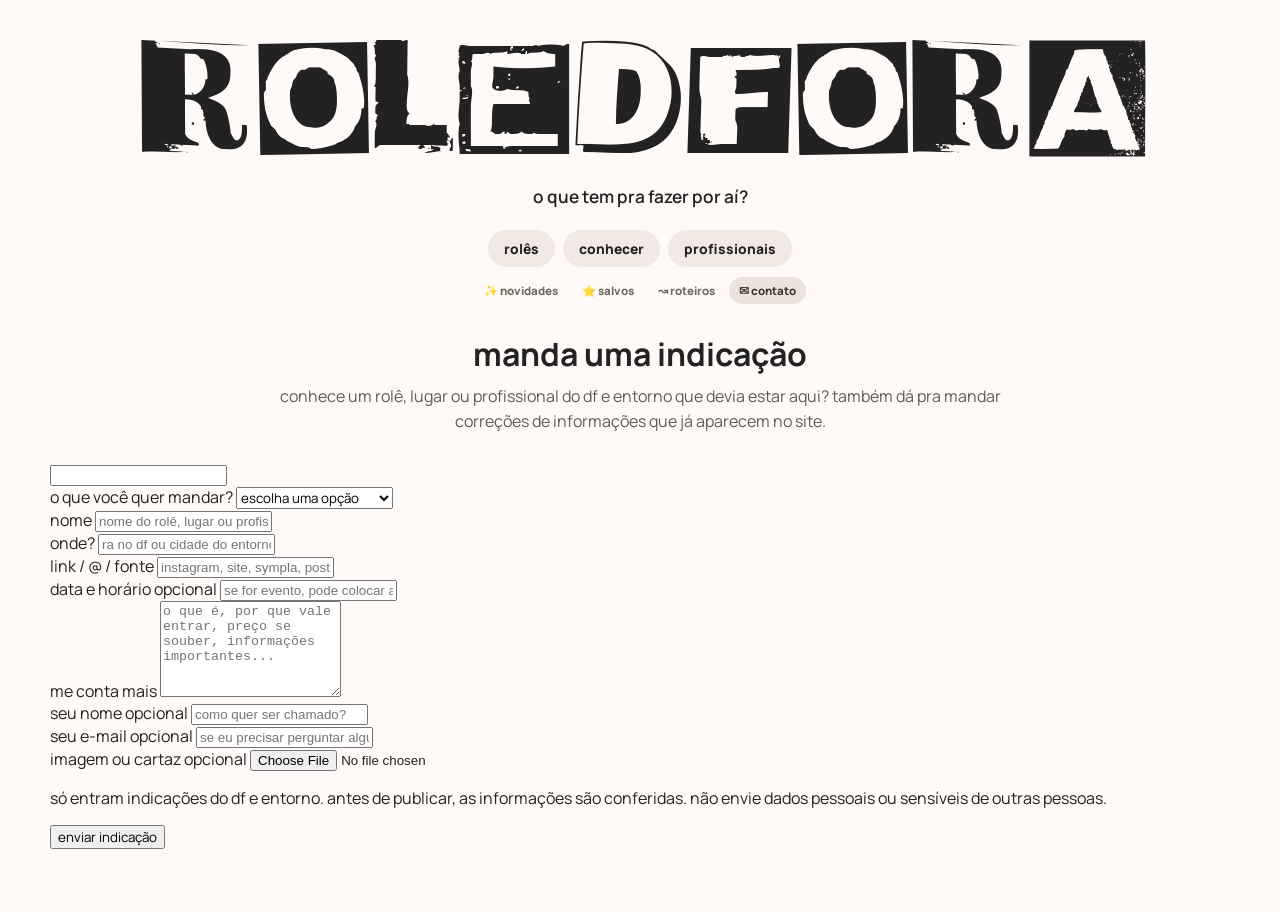
==== contato.html @ e2758b31 "cria página de contato e indicações" ====
<!DOCTYPE html>
<html lang="pt-BR">
<head>
  <meta charset="UTF-8" />
  <meta name="viewport" content="width=device-width, initial-scale=1.0" />
  <title>roledfora — contato</title>
  <link rel="stylesheet" href="./styles.css" />
  <script src="./site-polish.js" defer></script>
</head>
<body data-page="contato">
  <main class="container">
    <header class="site-header">
      <h1 class="site-title">roledfora</h1>
      <p class="site-subtitle">o que tem pra fazer por aí?</p>
    </header>

    <nav class="main-nav" aria-label="páginas principais">
      <a href="./index.html">rolês</a>
      <a href="./lugares.html">conhecer</a>
      <a href="./profissionais.html">profissionais</a>
    </nav>
    <nav class="utility-nav" aria-label="ferramentas">
      <a href="./novidades.html">✨ novidades</a>
      <a href="./salvos.html">⭐ salvos</a>
      <a href="./roteiros.html">↝ roteiros</a>
      <a class="active" href="./contato.html">✉ contato</a>
    </nav>

    <section class="page-intro">
      <h2>manda uma indicação</h2>
      <p>conhece um rolê, lugar ou profissional do df e entorno que devia estar aqui? também dá pra mandar correções de informações que já aparecem no site.</p>
    </section>

    <form class="contact-form" action="https://formsubmit.co/roledfora@gmail.com" method="POST" enctype="multipart/form-data">
      <input type="hidden" name="_subject" value="nova indicação — roledfora" />
      <input type="hidden" name="_template" value="table" />
      <input type="hidden" name="_next" value="https://edenmonio.github.io/roledfora/obrigado.html" />
      <input class="contact-honey" type="text" name="_honey" tabindex="-1" autocomplete="off" />

      <div class="contact-grid">
        <div class="contact-field">
          <label for="tipo-indicacao">o que você quer mandar?</label>
          <select id="tipo-indicacao" name="tipo_da_indicacao" required>
            <option value="">escolha uma opção</option>
            <option value="rolê / evento">rolê / evento</option>
            <option value="lugar">lugar</option>
            <option value="profissional">profissional</option>
            <option value="correção / atualização">correção / atualização</option>
            <option value="outro">outro</option>
          </select>
        </div>

        <div class="contact-field">
          <label for="nome-indicacao">nome</label>
          <input id="nome-indicacao" name="nome_da_indicacao" type="text" placeholder="nome do rolê, lugar ou profissional" required />
        </div>

        <div class="contact-field">
          <label for="onde-indicacao">onde?</label>
          <input id="onde-indicacao" name="onde" type="text" placeholder="ra no df ou cidade do entorno" required />
        </div>

        <div class="contact-field">
          <label for="fonte-indicacao">link / @ / fonte</label>
          <input id="fonte-indicacao" name="link_ou_fonte" type="text" placeholder="instagram, site, sympla, post, perfil..." required />
        </div>

        <div class="contact-field contact-wide">
          <label for="data-indicacao">data e horário <span>opcional</span></label>
          <input id="data-indicacao" name="data_e_horario" type="text" placeholder="se for evento, pode colocar aqui" />
        </div>

        <div class="contact-field contact-wide">
          <label for="detalhes-indicacao">me conta mais</label>
          <textarea id="detalhes-indicacao" name="detalhes" rows="6" placeholder="o que é, por que vale entrar, preço se souber, informações importantes..." required></textarea>
        </div>

        <div class="contact-field">
          <label for="nome-pessoa">seu nome <span>opcional</span></label>
          <input id="nome-pessoa" name="nome_de_quem_enviou" type="text" placeholder="como quer ser chamado?" />
        </div>

        <div class="contact-field">
          <label for="email-pessoa">seu e-mail <span>opcional</span></label>
          <input id="email-pessoa" name="email" type="email" placeholder="se eu precisar perguntar alguma coisa" />
        </div>

        <div class="contact-field contact-wide">
          <label for="anexo-indicacao">imagem ou cartaz <span>opcional</span></label>
          <input id="anexo-indicacao" name="anexo" type="file" accept="image/png,image/jpeg,image/webp,application/pdf" />
        </div>
      </div>

      <p class="contact-note">só entram indicações do df e entorno. antes de publicar, as informações são conferidas. não envie dados pessoais ou sensíveis de outras pessoas.</p>
      <button class="contact-submit" type="submit">enviar indicação</button>
    </form>
  </main>
</body>
</html>
---- styles.css ----
@import url('./dynamic.css');
@import url('https://fonts.googleapis.com/css2?family=Manrope:wght@400;500;600;700;800&display=swap');

@font-face {
  font-family: 'Revista';
  src: url('./REVISTA.ttf') format('truetype');
  font-weight: 400;
  font-style: normal;
  font-display: swap;
}

* { box-sizing: border-box; }

body {
  margin: 0;
  font-family: 'Manrope', Arial, sans-serif;
  background: #fffaf7;
  color: #222;
}

a { color: inherit; }
button, select { font-family: inherit; }

.container {
  width: min(1180px, calc(100% - 32px));
  margin: 0 auto;
  padding: 36px 0 64px;
}

.site-header {
  text-align: center;
  margin-bottom: 22px;
  overflow: hidden;
}

.site-title {
  font-family: 'Revista', 'Manrope', Arial, sans-serif;
  font-size: 120pt;
  font-weight: 400;
  line-height: .78;
  letter-spacing: -0.045em;
  margin: 0;
  white-space: nowrap;
}

.site-subtitle {
  margin: 24px 0 0;
  font-size: 1.08rem;
  font-weight: 600;
}

.main-nav,
.utility-nav {
  display: flex;
  justify-content: center;
  flex-wrap: wrap;
  gap: 8px;
}

.main-nav { margin: 0 auto 10px; }
.utility-nav { margin: 0 auto 28px; gap: 4px; }

.main-nav a,
.utility-nav a {
  text-decoration: none;
  border-radius: 999px;
  font-weight: 800;
  transition: transform .15s ease, background .15s ease;
}

.main-nav a {
  padding: 9px 16px;
  font-size: .86rem;
  background: #f2e9e4;
}

.utility-nav a {
  padding: 6px 10px;
  font-size: .72rem;
  color: #716861;
}

.main-nav a:hover,
.utility-nav a:hover { transform: translateY(-1px); }
.main-nav a.active { background: #dfd2ca; }
.utility-nav a.active { background: #eee3dc; color: #3e3834; }

.search-panel {
  background: #f2e9e4;
  border-radius: 28px;
  padding: 22px;
  box-shadow: 0 12px 30px rgba(71,55,46,.10);
  margin-bottom: 26px;
}

.search-title {
  color: #3e3834;
  font-size: .94rem;
  font-weight: 800;
  margin: 0 0 13px 4px;
}

.search-row {
  display: grid;
  grid-template-columns: 1.35fr 1fr 1fr 1.15fr 1.25fr auto;
  gap: 8px;
  align-items: stretch;
}

.search-row.lugares-search {
  grid-template-columns: 1.35fr 1.15fr 1.1fr 1fr auto;
}

.field {
  position: relative;
  min-width: 0;
  background: white;
  border-radius: 14px;
  min-height: 72px;
  padding: 10px 12px 9px;
  border-top: 5px solid var(--accent);
  text-align: left;
}

.field label {
  display: block;
  font-size: .68rem;
  font-weight: 700;
  color: #777;
  margin-bottom: 3px;
}

.field select {
  width: 100%;
  min-width: 0;
  border: 0;
  outline: 0;
  background: transparent;
  font: 600 .82rem 'Manrope', Arial, sans-serif;
  color: #222;
  padding: 0 16px 0 0;
  cursor: pointer;
}

.local { --accent: #75bfff; }
.data { --accent: #ff91b9; }
.valor { --accent: #85d978; }
.horario { --accent: #ffb65f; }
.tipo { --accent: #b69aff; }
.vibe { --accent: #ffc87a; }

.search-button {
  border: 0;
  border-radius: 999px;
  padding: 0 22px;
  min-height: 72px;
  font: 800 .92rem 'Manrope', Arial, sans-serif;
  background: #ff5d4a;
  color: white;
  cursor: pointer;
  white-space: nowrap;
}

.search-button:hover { transform: translateY(-1px); }

.more-filters {
  display: inline-block;
  margin-top: 14px;
  border: 0;
  background: transparent;
  color: #4f4742;
  font: 700 .82rem 'Manrope', Arial, sans-serif;
  cursor: pointer;
  opacity: .9;
}

.category-strip {
  display: flex;
  flex-wrap: wrap;
  justify-content: center;
  gap: 9px;
  margin: 0 0 42px;
}

.category-chip {
  display: inline-flex;
  align-items: center;
  justify-content: center;
  gap: 0;
  width: 46px;
  height: 46px;
  padding: 0 13px;
  overflow: hidden;
  border: 0;
  border-radius: 999px;
  background: white;
  box-shadow: 0 4px 14px rgba(0,0,0,.07);
  font: 700 .78rem 'Manrope', Arial, sans-serif;
  color: #302d2b;
  cursor: pointer;
  white-space: nowrap;
  transition: width .22s ease, gap .22s ease, transform .16s ease;
}

.category-chip .emoji {
  width: 20px;
  min-width: 20px;
  text-align: center;
  font-size: 1.18rem;
  line-height: 1;
}

.category-chip .category-name {
  opacity: 0;
  max-width: 0;
  overflow: hidden;
  transition: opacity .16s ease, max-width .22s ease;
}

.category-chip:hover,
.category-chip:focus-visible {
  width: 178px;
  gap: 8px;
  transform: translateY(-1px);
  outline: none;
}

.category-chip:hover .category-name,
.category-chip:focus-visible .category-name {
  opacity: 1;
  max-width: 140px;
}

.page-intro {
  text-align: center;
  margin: 8px auto 30px;
  max-width: 760px;
}

.page-intro h2 {
  font-size: 2rem;
  margin: 0 0 8px;
}

.page-intro p {
  margin: 0;
  color: #625a55;
  line-height: 1.55;
}

.section-title {
  font-size: 1.35rem;
  margin: 0 0 16px;
  font-weight: 800;
}

.cards-grid {
  display: grid;
  grid-template-columns: repeat(3, minmax(0,1fr));
  gap: 16px;
}

.card {
  background: white;
  border-radius: 22px;
  padding: 22px;
  box-shadow: 0 6px 24px rgba(0,0,0,.08);
}

.card h2, .card h3 {
  margin: 0 0 12px;
  font-size: 1.35rem;
}

.card p { margin: 7px 0; }
.card .desc { color: #625a55; line-height: 1.5; font-size: .92rem; }

.card-kind {
  display: inline-block;
  margin-bottom: 10px;
  padding: 5px 9px;
  border-radius: 999px;
  background: #f2e9e4;
  font-size: .72rem;
  font-weight: 800;
}

.tags {
  display: flex;
  flex-wrap: wrap;
  gap: 7px;
  margin: 16px 0;
}

.tag {
  background: #f1f1f1;
  border-radius: 999px;
  padding: 7px 11px;
  font-size: .88rem;
}

.tag-chip {
  display: inline-flex;
  align-items: center;
  justify-content: center;
  gap: 0;
  width: 36px;
  height: 36px;
  padding: 0 9px;
  overflow: hidden;
  border: 0;
  border-radius: 999px;
  background: #f1f1f1;
  color: #302d2b;
  cursor: pointer;
  white-space: nowrap;
  font: 700 .74rem 'Manrope', Arial, sans-serif;
  transition: width .2s ease, gap .2s ease, transform .15s ease;
}

.tag-chip .emoji {
  width: 18px;
  min-width: 18px;
  text-align: center;
  font-size: 1rem;
}

.tag-chip .tag-name {
  opacity: 0;
  max-width: 0;
  overflow: hidden;
  transition: opacity .15s ease, max-width .2s ease;
}

.tag-chip:hover,
.tag-chip:focus-visible {
  width: 132px;
  gap: 6px;
  transform: translateY(-1px);
  outline: none;
}

.tag-chip:hover .tag-name,
.tag-chip:focus-visible .tag-name {
  opacity: 1;
  max-width: 95px;
}

.actions {
  display: flex;
  flex-wrap: wrap;
  gap: 10px;
  margin-top: 18px;
}

.actions button, .actions a {
  border: 0;
  border-radius: 12px;
  padding: 10px 14px;
  font: 700 .9rem 'Manrope', Arial, sans-serif;
  cursor: pointer;
  background: #f1f1f1;
  text-decoration: none;
}

.note-box {
  border-radius: 22px;
  padding: 18px 20px;
  background: #f2e9e4;
  margin-bottom: 24px;
  line-height: 1.5;
  font-size: .92rem;
}

@media (max-width: 1050px) {
  .site-title { font-size: 96pt; }
  .search-row, .search-row.lugares-search { grid-template-columns: repeat(2, minmax(0, 1fr)); }
  .search-button { grid-column: 1 / -1; min-height: 54px; }
  .field select { font-size: .84rem; }
  .cards-grid { grid-template-columns: repeat(2, minmax(0,1fr)); }
}

@media (max-width: 620px) {
  .container { width: min(100% - 22px, 1180px); padding-top: 26px; }
  .site-title { font-size: 56pt; }
  .site-subtitle { margin-top: 16px; font-size: .98rem; }
  .main-nav { margin-bottom: 8px; }
  .main-nav a { padding: 8px 12px; font-size: .78rem; }
  .utility-nav { margin-bottom: 22px; }
  .utility-nav a { font-size: .68rem; padding: 5px 8px; }
  .search-panel { padding: 16px; border-radius: 22px; }
  .search-row, .search-row.lugares-search { grid-template-columns: 1fr; }
  .field { min-height: 66px; }
  .field select { font-size: .86rem; }
  .search-button { grid-column: auto; }
  .category-strip { justify-content: flex-start; }
  .category-chip,
  .category-chip:hover,
  .category-chip:focus-visible {
    width: 46px;
    gap: 0;
    transform: none;
  }
  .category-chip .category-name,
  .category-chip:hover .category-name,
  .category-chip:focus-visible .category-name {
    opacity: 0;
    max-width: 0;
  }
  .tag-chip,
  .tag-chip:hover,
  .tag-chip:focus-visible {
    width: 36px;
    gap: 0;
    transform: none;
  }
  .tag-chip .tag-name,
  .tag-chip:hover .tag-name,
  .tag-chip:focus-visible .tag-name {
    opacity: 0;
    max-width: 0;
  }
  .cards-grid { grid-template-columns: 1fr; }
  .page-intro h2 { font-size: 1.55rem; }
}
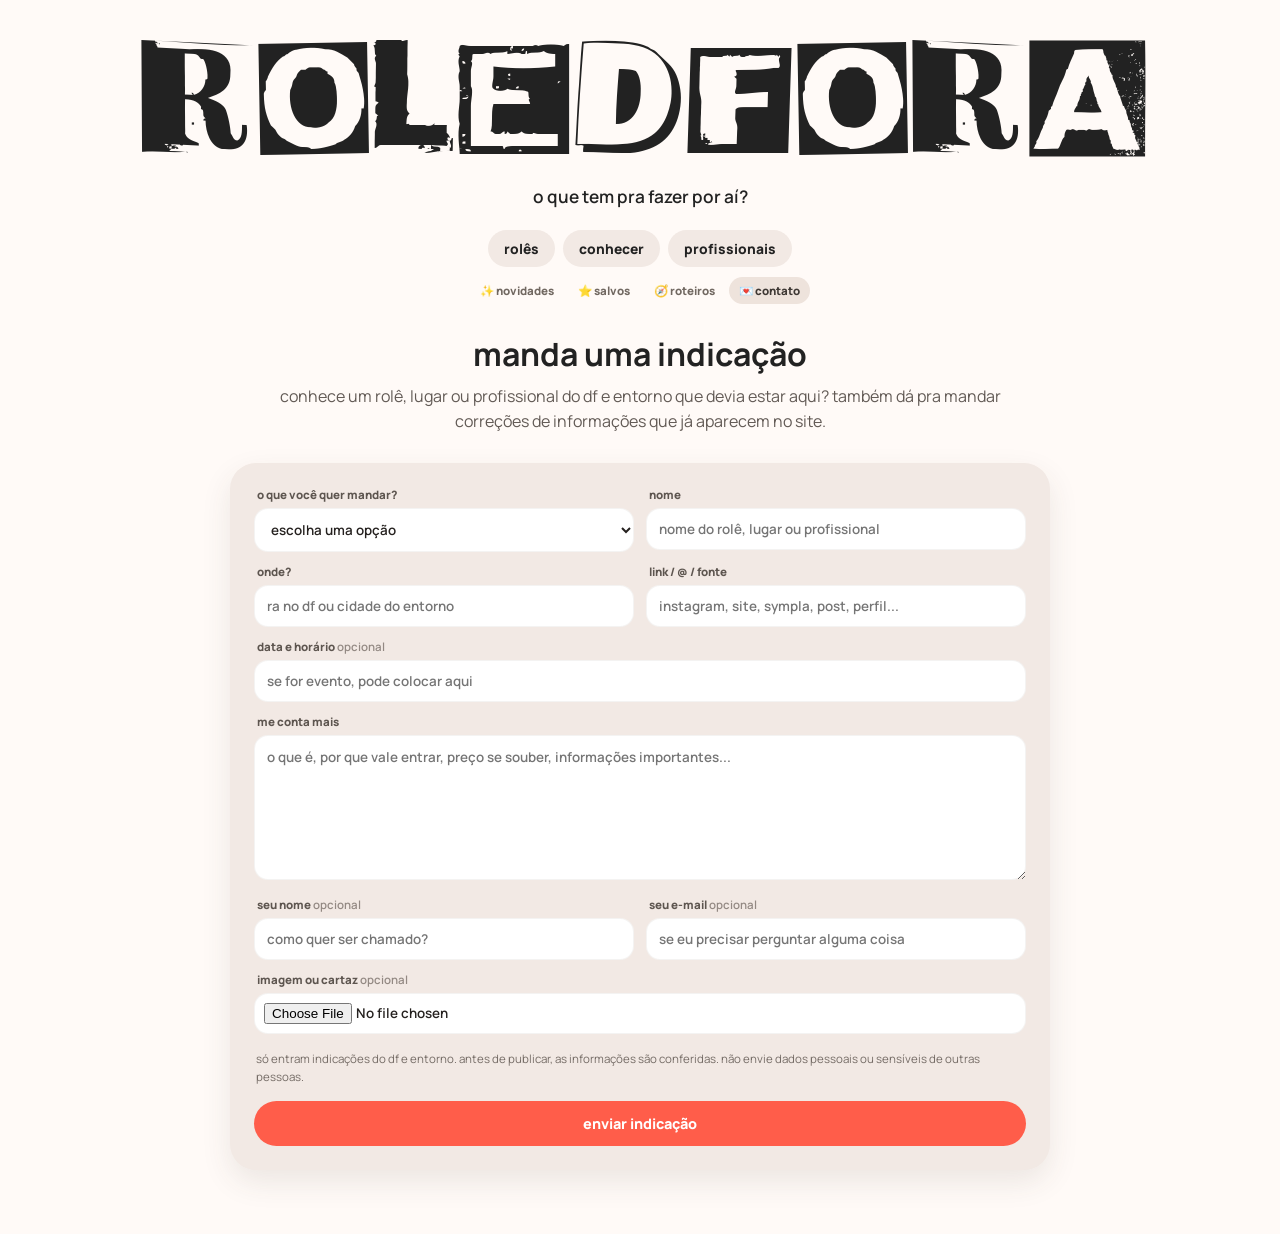
==== commit b5c1ca34: "padroniza emojis da navegação" ====
--- a/contato.html
+++ b/contato.html
@@ -22,8 +22,8 @@
     <nav class="utility-nav" aria-label="ferramentas">
       <a href="./novidades.html">✨ novidades</a>
       <a href="./salvos.html">⭐ salvos</a>
-      <a href="./roteiros.html">↝ roteiros</a>
-      <a class="active" href="./contato.html">✉ contato</a>
+      <a href="./roteiros.html">🧭 roteiros</a>
+      <a class="active" href="./contato.html">💌 contato</a>
     </nav>
 
     <section class="page-intro">
